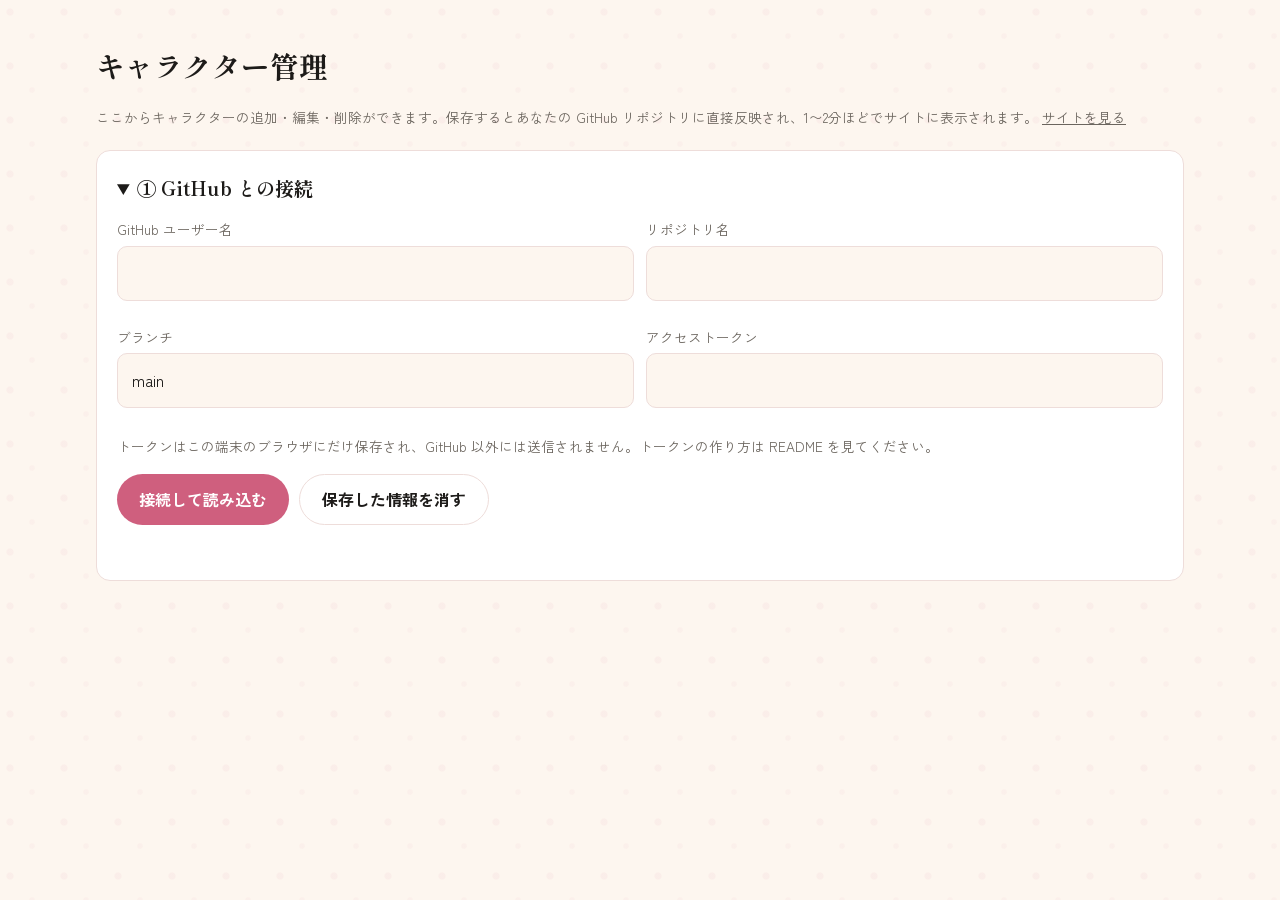
==== admin.html @ d9c69de1 "Update admin.html" ====
<!doctype html>
<html lang="ja">
<head>
<meta charset="utf-8">
<meta name="viewport" content="width=device-width, initial-scale=1">
<meta name="robots" content="noindex, nofollow">
<title>キャラクター管理</title>
<link rel="preconnect" href="https://fonts.googleapis.com">
<link rel="preconnect" href="https://fonts.gstatic.com" crossorigin>
<link href="https://fonts.googleapis.com/css2?family=Shippori+Mincho+B1:wght@500;700;800&family=Zen+Kaku+Gothic+New:wght@400;700&display=swap" rel="stylesheet">
<link rel="stylesheet" href="style.css?v=20261112v">
</head>
<body class="admin">
<div class="wrap">
  <h1>キャラクター管理</h1>
  <p class="note">ここからキャラクターの追加・編集・削除ができます。保存するとあなたの GitHub リポジトリに直接反映され、1〜2分ほどでサイトに表示されます。 <a href="index.html">サイトを見る</a></p>

  <section class="panel">
    <details id="conn">
      <summary>① GitHub との接続</summary>
      <div class="row">
        <div class="field"><label for="owner">GitHub ユーザー名</label><input type="text" id="owner" autocomplete="off"></div>
        <div class="field"><label for="repo">リポジトリ名</label><input type="text" id="repo" autocomplete="off"></div>
      </div>
      <div class="row">
        <div class="field"><label for="branch">ブランチ</label><input type="text" id="branch" value="main" autocomplete="off"></div>
        <div class="field"><label for="token">アクセストークン</label><input type="password" id="token" autocomplete="off"></div>
      </div>
      <p class="note">トークンはこの端末のブラウザにだけ保存され、GitHub 以外には送信されません。トークンの作り方は README を見てください。</p>
      <div class="actions"><button class="btn" id="connect" type="button">接続して読み込む</button><button class="btn ghost" id="forget" type="button">保存した情報を消す</button></div>
      <div class="status" id="conn-status" role="status"></div>
    </details>
  </section>

  <section class="panel" id="list-panel" hidden>
    <h2>② 登録済みのキャラクター</h2>
    <div class="field"><input type="search" id="list-q" placeholder="名前で探す" aria-label="キャラクターを名前で探す"></div>
    <p class="note">タップで編集できます。並び替えは、カードを長押ししてから動かしてください。終わったら「並び順を保存する」を押してください。</p>
    <div class="list" id="list"></div>
    <div class="actions"><button class="btn" id="order-save" type="button" hidden>並び順を保存する</button></div>
    <div class="status" id="order-status" role="status"></div>
  </section>

  <section class="panel" id="form-panel" hidden>
    <h2 id="form-title">③ キャラクターを追加</h2>
    <form id="form">
      <div class="field"><label for="f-name">名前(必須)</label><input type="text" id="f-name" required></div>
      <div class="row">
        <div class="field"><label for="f-age">年齢（任意・数字だけでもOK、自動で「歳」が付きます）</label><input type="text" id="f-age"></div>
        <div class="field"><label for="f-height">身長（任意・数字だけでもOK、自動で「cm」が付きます）</label><input type="text" id="f-height"></div>
      </div>
      <div class="field"><label for="f-cv">イメージCV</label><input type="text" id="f-cv" placeholder="声のイメージの声優さん名"></div>
      <div class="field"><label for="f-birthday">誕生日</label><input type="text" id="f-birthday" placeholder="例： 3月14日"></div>
      <div class="field"><label for="f-reading">読み仮名(名前の上にルビで表示されます)</label><input type="text" id="f-reading" placeholder="いぬい ゆうき"></div>
      <div class="field"><span class="lbl">受け・攻め（ボタンで選択。もう一度押すと未設定に戻ります）</span>
        <div class="chips" id="f-role" role="group" aria-label="受け・攻め">
          <button type="button" class="chip role-btn" data-role="攻め" aria-pressed="false">攻め</button>
          <button type="button" class="chip role-btn" data-role="受け" aria-pressed="false">受け</button>
          <button type="button" class="chip role-btn" data-role="リバ" aria-pressed="false">リバ</button>
        </div>
      </div>
      <div class="field"><label for="f-summary">ひとこと紹介</label><input type="text" id="f-summary"></div>
      <div class="field"><label for="f-notes">性格・設定など</label><textarea id="f-notes"></textarea></div>
      <div id="prompt-fields" hidden>
        <p class="note">プロンプト関連の項目は「代理」か「うちよそ」タグを付けたキャラクターだけに表示されます。</p>
        <div class="field"><label for="f-main-prompt">メインプロンプト</label><textarea id="f-main-prompt"></textarea></div>
        <div class="field"><label for="f-outfit-prompt">服装プロンプト</label><textarea id="f-outfit-prompt"></textarea></div>
        <div class="field"><label for="f-body-prompt">身体的特徴プロンプト</label><textarea id="f-body-prompt"></textarea><p class="note">公開ページではモザイクがかかり、タップすると内容が見える形で表示されます。</p></div>
      </div>
      <div class="field" id="intro-field" hidden><label for="f-intro">プロット紹介（「プロット」タグを付けたキャラクター用）</label><textarea id="f-intro" placeholder="プロット付きキャラクターの紹介文を書けます"></textarea></div>
      <div class="field plot-url-field" id="plot-url-field" hidden>
        <span class="lbl plot-url-title">プロットURL（公開ページの目立つ場所にボタンで表示されます）</span>
        <label for="f-plot-zeta">Zeta</label><input type="url" id="f-plot-zeta" inputmode="url" placeholder="https://…">
        <label for="f-plot-chacha">チャチャ</label><input type="url" id="f-plot-chacha" inputmode="url" placeholder="https://…">
        <label for="f-plot-moox">MooX</label><input type="url" id="f-plot-moox" inputmode="url" placeholder="https://…">
      </div>
      <div class="field"><label for="f-tags">タグ(カンマ区切り)</label><input type="text" id="f-tags" placeholder="メガネ, 無精ひげ">
        <div class="chips tag-suggest" id="tag-suggest" aria-label="よく使うタグ"></div>
        <p class="note">「プロット」を付けると、「プロット紹介」と「プロットURL」の入力欄が出てきます。</p>
      </div>
      <div class="field">
        <span class="lbl">いまの画像(チェックを外すと削除されます)</span>
        <div class="imgs" id="cur-imgs"></div>
      </div>
      <div class="field"><label for="f-files">画像を追加(複数可)</label><input type="file" id="f-files" accept="image/*" multiple></div>
      <div class="actions savebar">
        <button class="btn" type="submit" id="save">保存して公開</button>
        <button class="btn ghost" type="button" id="new-btn">新規追加に戻す</button>
      </div>
      <div class="status" id="status" role="status"></div>
    </form>
  </section>

  <section class="panel" id="plots-panel" hidden>
    <h2>④ 推しプロット紹介</h2>
    <p class="note">「推しプロット紹介」ページに表示される一覧です。サムネ画像をアップロードしない場合は、リンク先のスクリーンショットが自動で表示されます（サービスによってはログイン画面などが写って正しく表示されないことがあります。その場合は画像のアップロードがおすすめです）。 <a href="plots.html">ページを見る</a></p>
    <div id="plots-list"></div>
    <h3 id="plot-form-title">プロットを追加</h3>
    <form id="plot-form">
      <div class="field"><label for="p-title">タイトル（必須）</label><input type="text" id="p-title" required></div>
      <div class="field"><label for="p-url">リンクURL（必須）</label><input type="url" id="p-url" inputmode="url" placeholder="https://…" required></div>
      <div class="field"><label for="p-service">サービス</label>
        <select id="p-service">
          <option value="">自動（URLから判定）</option>
          <option value="Zeta">Zeta</option>
          <option value="チャチャ">チャチャ</option>
          <option value="MooX">MooX</option>
          <option value="その他">その他</option>
        </select>
      </div>
      <div class="field"><label for="p-comment">紹介文・ひとこと</label><textarea id="p-comment"></textarea></div>
      <div class="field">
        <span class="lbl">いまのサムネ画像（チェックを外すと削除されます）</span>
        <div class="imgs" id="p-cur-thumb"></div>
      </div>
      <div class="field"><label for="p-file">サムネ画像をアップロード（任意）</label><input type="file" id="p-file" accept="image/*"></div>
      <div class="actions savebar">
        <button class="btn" type="submit" id="p-save">保存して公開</button>
        <button class="btn ghost" type="button" id="p-new">新規追加に戻す</button>
      </div>
      <div class="status" id="p-status" role="status"></div>
    </form>
  </section>

  <section class="panel" id="site-panel" hidden>
    <details>
      <summary>サイトのタイトルと紹介文を変える</summary>
      <div class="field"><label for="s-title">タイトル</label><input type="text" id="s-title"></div>
      <div class="field"><label for="s-lead">紹介文</label><textarea id="s-lead"></textarea></div>
      <div class="actions"><button class="btn" id="s-save" type="button">保存</button></div>
      <div class="status" id="s-status" role="status"></div>
    </details>
  </section>
</div>
<script src="admin.js?v=20261112i"></script>
</body>
</html>
---- style.css ----
:root {
  --bg: #fdf6ef;
  --surface: #ffffff;
  --ink: #1d1b19;
  --muted: #6b655e;
  --line: #eeddda;
  --accent: #cf5f7e;
  --accent-ink: #ffffff;
  --gold: #a8894f;
  --shadow: 0 1px 2px rgba(30, 20, 10, .06), 0 8px 24px rgba(30, 20, 10, .08);
  --serif: "Shippori Mincho B1", "Hiragino Mincho ProN", "Yu Mincho", serif;
  --sans: "Zen Kaku Gothic New", "Hiragino Sans", "Yu Gothic", system-ui, sans-serif;
}
@media (prefers-color-scheme: dark) {
  :root:not([data-theme="light"]) {
    --bg: #1e1518;
    --surface: #2a1f24;
    --ink: #f1ece4;
    --muted: #a39b90;
    --line: #453239;
    --accent: #e79fb4;
    --accent-ink: #1a0d08;
    --shadow: 0 1px 2px rgba(0, 0, 0, .4), 0 8px 24px rgba(0, 0, 0, .35);
  }
}

* { box-sizing: border-box; }
html { -webkit-text-size-adjust: 100%; }
body {
  margin: 0;
  background-color: var(--bg);
  background-image:
    radial-gradient(circle at 10px 12px, rgba(207, 95, 126, .05) 3px, transparent 4.2px),
    radial-gradient(circle at 32px 36px, rgba(207, 95, 126, .038) 2.2px, transparent 3.4px);
  background-size: 54px 54px;
  color: var(--ink);
  font-family: var(--sans);
  line-height: 1.8;
}
a { color: inherit; }
img { display: block; max-width: 100%; }

.wrap { max-width: 1120px; margin: 0 auto; padding: 0 16px; }

/* header */
.hero {
  position: relative;
  overflow: hidden;
  padding: 72px 0 36px;
  text-align: center;
  background:
    radial-gradient(560px 260px at 50% -60px, color-mix(in srgb, var(--gold) 16%, transparent), transparent 70%),
    linear-gradient(180deg, color-mix(in srgb, var(--gold) 7%, transparent), transparent 78%);
}
.hero .kicker {
  margin: 0 0 14px;
  font-size: .72rem;
  letter-spacing: .42em;
  text-indent: .42em;
  color: var(--accent);
  font-weight: 700;
}
.hero .wrap { position: relative; z-index: 1; }
.yorkie { position: absolute; pointer-events: none; z-index: 0; height: auto; image-rendering: pixelated; filter: drop-shadow(0 4px 8px rgba(120, 70, 20, .18)); }
.yorkie-foot { image-rendering: pixelated; }
.y-left { left: max(10px, 4vw); bottom: 6px; width: 104px; animation: floaty 3.8s ease-in-out infinite; }
.y-right { right: max(10px, 4vw); top: 14px; width: 84px; animation: floaty 4.6s ease-in-out infinite reverse; }
.yorkie { shape-rendering: crispEdges; }
.paw-deco { position: absolute; pointer-events: none; z-index: 0; animation: twinkle 3s ease-in-out infinite; }
.pd1 { left: 16%; top: 22px; width: 22px; height: 22px; }
.pd2 { right: 17%; bottom: 26px; width: 18px; height: 18px; animation-delay: .7s; }
.pd3 { left: 24%; bottom: 14px; width: 16px; height: 16px; animation-delay: 1.3s; }
@keyframes floaty { 0%, 100% { transform: translateY(0) rotate(-2deg); } 50% { transform: translateY(-7px) rotate(2.5deg); } }
@keyframes twinkle { 0%, 100% { opacity: .3; transform: scale(.9) rotate(-8deg); } 50% { opacity: .85; transform: scale(1.1) rotate(7deg); } }
.foot-in { text-align: center; }
.pet { position: fixed; left: 0; bottom: 4px; z-index: 60; pointer-events: none; will-change: transform; }
.pet .flipwrap { display: block; }
.pet img { display: block; width: 100%; height: auto; image-rendering: pixelated; filter: drop-shadow(0 3px 5px rgba(120, 70, 20, .2)); }
.pet.walking img { animation: walk-bob .34s ease-in-out infinite alternate; transform-origin: bottom center; }
.pet.sleeping img { animation: pet-breathe 2.8s ease-in-out infinite; transform: rotate(-3deg); }
.pet.barking img { animation: pet-hop .32s ease-in-out 3; }
@keyframes walk-bob { from { transform: translateY(0) rotate(-2deg); } to { transform: translateY(-3.5px) rotate(2deg); } }
@keyframes pet-breathe { 0%, 100% { scale: 1; } 50% { scale: 1.05; } }
@keyframes pet-hop { 0%, 100% { transform: translateY(0); } 40% { transform: translateY(-5px); } }
.pet .bubble {
  position: absolute; left: 50%; bottom: 97%; transform: translateX(-50%);
  background: var(--surface); border: 1px solid var(--line); color: var(--accent);
  font-size: .72rem; font-weight: 700; line-height: 1.5; white-space: nowrap;
  padding: 1px 9px; border-radius: 999px; box-shadow: var(--shadow);
}
.poop-counter { position: fixed; right: 10px; bottom: 8px; z-index: 61; background: var(--surface); border: 1px solid var(--line); border-radius: 999px; padding: 4px 12px; font-size: .8rem; box-shadow: var(--shadow); }
.poop { position: fixed; bottom: 6px; width: 24px; z-index: 55; pointer-events: auto; cursor: pointer; animation: poop-pop .35s cubic-bezier(.22, 1.4, .36, 1); transition: opacity .8s ease, transform .8s ease; }
.poop svg { display: block; width: 100%; height: 24px; }
.poop.bye { opacity: 0; transform: translateY(4px) scale(.8); }
.poop.picked { opacity: 0; transform: scale(1.3); transition: all .18s ease; }
@keyframes poop-pop { from { transform: scale(.4); opacity: 0; } to { transform: scale(1); opacity: 1; } }
.yorkie-foot { display: block; width: 68px; margin: 0 auto 6px; animation: floaty 4.2s ease-in-out infinite; }
@media (max-width: 720px) {
  .y-left { width: 64px; } .y-right { width: 56px; }
  .pd1 { left: 6%; } .pd2 { right: 6%; } .pd3 { display: none; }
}
.hero h1 {
  font-family: var(--serif);
  font-weight: 800;
  font-size: clamp(2.9rem, 9vw, 4.6rem);
  letter-spacing: .1em;
  line-height: 1.2;
  white-space: nowrap;
  margin: 0 0 14px;
  background: linear-gradient(180deg, #b07f3f 10%, #7c4f21 55%, #9a6a2c 95%);
  -webkit-background-clip: text;
  background-clip: text;
  color: transparent;
  filter: drop-shadow(0 2px 0 rgba(255, 251, 240, .95)) drop-shadow(0 6px 12px rgba(124, 79, 33, .30));
}
.hero p { margin: 0 auto; color: var(--muted); max-width: 40em; }
.hero-rule { display: flex; justify-content: center; margin-top: 22px; }
.hero-rule span {
  display: block; width: 180px; height: 5px;
  border-top: 1px solid var(--gold);
  border-bottom: 1px solid var(--gold);
  opacity: .75;
}

.tabs {
  display: grid; grid-template-columns: repeat(4, 1fr); gap: 4px; width: 100%;
  background: var(--surface); border: 1px solid var(--line);
  border-radius: 999px; padding: 4px; margin: 4px 0 6px;
}
.tab {
  font: inherit; font-weight: 700; color: var(--muted); white-space: nowrap;
  background: transparent; border: none; border-radius: 999px;
  padding: 10px 2px; cursor: pointer; text-align: center;
  font-size: clamp(.78rem, 3.4vw, 1rem);
}
.tab[aria-selected="true"] { background: var(--ink); color: var(--bg); }
.toolbar {
  display: flex; gap: 12px; flex-wrap: wrap; align-items: center;
  padding: 12px 0 24px;
}
.toolbar input[type="search"] {
  flex: 1 1 220px; min-width: 0;
  font: inherit; color: inherit;
  padding: 10px 14px;
  background: var(--surface);
  border: 1px solid var(--line);
  border-radius: 999px;
}
.toolbar input:focus-visible, .chip:focus-visible, .card:focus-visible, button:focus-visible {
  outline: 2px solid var(--accent); outline-offset: 2px;
}
.chips { display: flex; gap: 8px; flex-wrap: wrap; }
.chip {
  font: inherit; font-size: .85rem; color: var(--muted);
  background: var(--surface); border: 1px solid var(--line);
  padding: 4px 12px; border-radius: 999px; cursor: pointer;
}
.chip[aria-pressed="true"] { background: var(--ink); color: var(--bg); border-color: var(--ink); }

/* grid */
.grid {
  display: grid; gap: 20px;
  grid-template-columns: repeat(4, minmax(0, 1fr));
  padding-bottom: 72px;
  align-content: start;
}
.card {
  all: unset; box-sizing: border-box; cursor: pointer;
  display: flex; flex-direction: column;
  background: var(--surface);
  border: 1px solid var(--line);
  border-radius: 18px; overflow: hidden;
  transition: transform .2s ease, box-shadow .2s ease;
}
.card:hover { transform: translateY(-4px) rotate(-.4deg); box-shadow: var(--shadow); }
.card .thumb { aspect-ratio: 3 / 4; overflow: hidden; background: var(--line); position: relative; }
.role {
  display: inline-block; font-family: var(--serif); font-weight: 800; letter-spacing: .12em;
  font-size: .95rem; line-height: 1; padding: 7px 12px 7px 14px; border-radius: 999px;
  color: #fff; box-shadow: 0 2px 8px rgba(0, 0, 0, .3);
}
.role.seme { background: #b5452f; }
.role.uke { background: #2f6fb5; }
.role.rev { background: #6b4fa0; }
.modal .role-line { margin-bottom: 12px; }
.modal .role-line .role { font-size: 1.12rem; padding: 10px 22px 10px 24px; box-shadow: 0 4px 14px rgba(0, 0, 0, .30); }
.card .marks { display: flex; flex-direction: column; align-items: flex-start; gap: 4px; margin: 6px 0 2px; }
.card .mark {
  font-size: .72rem; font-weight: 700; letter-spacing: .1em; line-height: 1;
  padding: 6px 10px; border-radius: 999px; color: #fff;
  box-shadow: 0 2px 8px rgba(0, 0, 0, .3);
}
.card .mark.plot { background: linear-gradient(135deg, #c9a227, #a8894f); }
.card .mark.proxy { background: #243447; }
.card.has-plot { border-color: var(--gold); box-shadow: 0 6px 20px rgba(168, 137, 79, .22); }
.card.has-proxy { border-color: #243447; }
.card .mark.uchiyoso { background: #2e8b72; }
.card.has-uchiyoso { border-color: #2e8b72; }
.card .thumb img { width: 100%; height: 100%; object-fit: cover; object-position: top center; transition: transform .45s ease; }
.card:hover .thumb img { transform: scale(1.045); }
.card .meta { padding: 12px 14px 16px; }
.card .name {
  font-family: var(--serif); font-weight: 700; font-size: 1.15rem; line-height: 1.4;
  white-space: nowrap; overflow: hidden; text-overflow: ellipsis;
}
.card .name:has(ruby) { line-height: 2.05; }
.card .name rt { font-family: var(--sans); font-size: .5em; font-weight: 400; letter-spacing: .06em; color: var(--muted); }
.modal h2:has(ruby) { line-height: 1.75; }
.modal h2 rt { font-family: var(--sans); font-size: .36em; font-weight: 700; letter-spacing: .12em; color: var(--accent); }
.card .sub { color: var(--muted); font-size: .85rem; margin-top: 2px; }
.empty { color: var(--muted); padding: 48px 0; text-align: center; grid-column: 1 / -1; }

/* modal */
dialog {
  border: none; padding: 0; background: var(--surface); color: var(--ink);
  width: min(960px, calc(100vw - 24px)); max-height: calc(100dvh - 24px);
  border-radius: 18px; box-shadow: var(--shadow); overflow: hidden;
}
dialog::backdrop { background: rgba(10, 8, 6, .6); }
dialog[open] { animation: nuru-in .34s cubic-bezier(.22, 1.2, .36, 1); transform-origin: center bottom; }
dialog[open]::backdrop { animation: backdrop-in .25s ease; }
@keyframes nuru-in {
  from { opacity: 0; transform: translateY(26px) scale(.965); }
  60% { opacity: 1; }
  to { opacity: 1; transform: translateY(0) scale(1); }
}
@keyframes backdrop-in { from { opacity: 0; } to { opacity: 1; } }
.card:active { transform: scale(.97); }
.modal { display: grid; grid-template-columns: minmax(0, 1fr) minmax(0, 1fr); max-height: calc(100dvh - 24px); }
.modal .gallery { background: var(--line); display: flex; flex-direction: column; min-height: 0; }
.modal .gallery .main { flex: 1; min-height: 0; display: grid; place-items: center; overflow: hidden; }
.modal .gallery .main img { width: 100%; height: 100%; max-height: calc(100dvh - 24px - 84px); object-fit: contain; }
.modal .thumbs { display: flex; gap: 8px; padding: 10px; justify-content: center; }
.modal .thumbs button {
  all: unset; cursor: pointer; width: 52px; height: 64px; border-radius: 8px; overflow: hidden;
  border: 2px solid transparent; opacity: .65;
}
.modal .thumbs button[aria-current="true"] { border-color: var(--accent); opacity: 1; }
.modal .thumbs img { width: 100%; height: 100%; object-fit: cover; object-position: top; }
.modal .info { padding: 32px 28px 28px; overflow: auto; }
.modal h2 { font-family: var(--serif); font-size: 1.9rem; margin: 0; line-height: 1.3; }
.modal .age { color: var(--accent); font-weight: 700; margin: 2px 0 14px; }
.modal .summary { font-family: var(--serif); font-size: 1.05rem; margin: 0 0 20px; }
.plot-links { border: 2px solid var(--gold); background: #fff8e6; border-radius: 14px; padding: 14px; margin: 0 0 20px; }
.plot-links-title { color: #8a6414; font-weight: 700; letter-spacing: .08em; margin-bottom: 10px; }
.plot-link-buttons { display: flex; flex-wrap: wrap; gap: 8px; }
.plot-link { color: #fff; text-decoration: none; font-weight: 700; padding: 10px 16px; border-radius: 999px; box-shadow: 0 3px 8px rgba(90, 60, 0, .18); }
.plot-link.zeta { background: #6c4bd8; }
.plot-link.chacha { background: #e56b8c; }
.plot-link.moox { background: #2f8f83; }
.modal dl { margin: 0; }
.modal dt { font-size: .75rem; letter-spacing: .14em; color: var(--muted); margin-top: 16px; }
.modal dd { margin: 2px 0 0; }
.modal .tags { display: flex; gap: 6px; flex-wrap: wrap; margin-top: 20px; }
.modal .tags span { font-size: .8rem; border: 1px solid var(--line); color: var(--muted); padding: 1px 10px; border-radius: 999px; }
.close {
  position: absolute; top: 10px; right: 10px; z-index: 2;
  width: 40px; height: 40px; border-radius: 50%; border: none; cursor: pointer;
  background: var(--surface); color: var(--ink); font-size: 1.3rem; line-height: 1;
  box-shadow: var(--shadow);
}

footer { border-top: 1px solid var(--line); padding: 24px 0 40px; color: var(--muted); font-size: .85rem; }

@media (max-width: 720px) {
  .hero { padding-top: 36px; }
  .grid { grid-template-columns: repeat(4, minmax(0, 1fr)); gap: 8px; }
  .card { border-radius: 12px; }
  .card .meta { padding: 7px 8px 9px; }
  .card .name { font-size: .78rem; }
  .card .sub { font-size: .66rem; white-space: nowrap; overflow: hidden; text-overflow: ellipsis; }
  .card .thumb .role { font-size: .66rem; padding: 4px 8px 4px 9px; top: 6px; left: 6px; }
  .card .marks { top: 6px; right: 6px; gap: 4px; }
  .card .mark { font-size: .6rem; padding: 4px 7px; }
  .modal { grid-template-columns: 1fr; overflow: auto; }
  .modal .gallery .main img { max-height: 60dvh; }
  .modal .info { padding: 20px 18px 28px; overflow: visible; }
  dialog { overflow: auto; }
}
@media (prefers-reduced-motion: reduce) {
  .card { transition: none; } .card:hover { transform: none; }
  dialog[open], dialog[open]::backdrop { animation: none; }
  .yorkie, .paw-deco, .yorkie-foot { animation: none; }
  .pet img, .poop { animation: none; }
}

/* admin */
.admin h1 { font-family: var(--serif); font-size: 1.8rem; margin: 40px 0 4px; }
.panel { background: var(--surface); border: 1px solid var(--line); border-radius: 14px; padding: 20px; margin: 20px 0; }
.panel h2 { font-family: var(--serif); font-size: 1.2rem; margin: 0 0 12px; }
.panel details > summary { cursor: pointer; font-family: var(--serif); font-size: 1.2rem; font-weight: 700; }
.field { display: grid; gap: 4px; margin: 12px 0; }
.field label, .field .lbl { font-size: .85rem; color: var(--muted); }
.field input[type="text"], .field input[type="password"], .field input[type="search"], .field input[type="url"], .field textarea {
  font: inherit; font-size: 16px; color: inherit; background: var(--bg);
  border: 1px solid var(--line); border-radius: 10px; padding: 12px 14px; width: 100%;
}
.field textarea { min-height: 84px; resize: vertical; }
.row { display: grid; grid-template-columns: 1fr 1fr; gap: 12px; }
@media (max-width: 560px) { .row { grid-template-columns: 1fr; } }
.btn {
  font: inherit; font-weight: 700; cursor: pointer;
  background: var(--accent); color: var(--accent-ink);
  border: none; border-radius: 999px; padding: 10px 22px; min-height: 46px;
}
.btn.ghost { background: transparent; color: var(--ink); border: 1px solid var(--line); }
.btn.danger { background: transparent; color: var(--accent); border: 1px solid var(--accent); }
.btn:disabled { opacity: .5; cursor: progress; }
.actions { display: flex; gap: 10px; flex-wrap: wrap; margin-top: 16px; }
.note { color: var(--muted); font-size: .85rem; }
.status { margin-top: 12px; min-height: 1.6em; font-size: .9rem; }
.status.err { color: var(--accent); font-weight: 700; }
.list { display: grid; gap: 8px; }
.list .item { display: flex; gap: 12px; align-items: center; padding: 8px; border: 1px solid var(--line); border-radius: 10px; }
.list .item img { width: 56px; height: 72px; object-fit: cover; object-position: top; border-radius: 8px; background: var(--line); }
.list .item .t { flex: 1; min-width: 0; }
.list .item .t small { color: var(--muted); display: block; }
.imgs { display: flex; gap: 10px; flex-wrap: wrap; margin-top: 6px; }
.imgs figure { margin: 0; width: 84px; text-align: center; font-size: .75rem; color: var(--muted); }
.imgs img { width: 84px; height: 108px; object-fit: cover; object-position: top; border-radius: 8px; background: var(--line); }
.check { display: flex; gap: 8px; align-items: flex-start; font-size: .9rem; }

/* admin usability */
.role-btn { font-size: 1rem; font-weight: 700; padding: 10px 26px; min-height: 46px; }
.role-btn[data-role="攻め"][aria-pressed="true"] { background: #b5452f; border-color: #b5452f; color: #fff; }
.role-btn[data-role="受け"][aria-pressed="true"] { background: #2f6fb5; border-color: #2f6fb5; color: #fff; }
.role-btn[data-role="リバ"][aria-pressed="true"] { background: #6b4fa0; border-color: #6b4fa0; color: #fff; }
.tag-suggest { margin-top: 8px; }
.tag-suggest-btn.plot { border: 1px solid var(--gold); color: var(--gold); font-weight: 700; }
.tag-suggest-btn.uchiyoso { border: 1px solid #2e8b72; color: #2e8b72; font-weight: 700; }
#intro-field { border-left: 3px solid var(--gold); padding-left: 12px; }
[hidden] { display: none !important; }
.plot-url-field { border: 2px solid var(--gold); background: #fffaf0; border-radius: 14px; padding: 14px; }
.plot-url-field .plot-url-title { color: #8a6414; font-size: 1rem; font-weight: 700; }
.plot-url-field label { margin-top: 6px; color: var(--ink); font-weight: 700; }
.tag-suggest .chip { padding: 7px 14px; min-height: 38px; }
.tag-suggest .chip[aria-pressed="true"] { background: var(--gold); border-color: var(--gold); color: #fff; }
.savebar {
  position: sticky; bottom: 0; z-index: 5;
  background: var(--surface);
  border-top: 1px solid var(--line);
  padding: 12px 0 4px; margin-top: 20px;
}
.savebar .btn[type="submit"] { flex: 1 1 auto; }
.list .item { padding: 10px; }
.list .item .btn { min-height: 42px; padding: 8px 16px; }

.modal .secret {
  filter: blur(7px); cursor: pointer; user-select: none; -webkit-user-select: none;
  transition: filter .25s ease;
}
.modal .secret.revealed { filter: none; user-select: text; -webkit-user-select: text; }
.modal .secret-hint { display: block; margin-top: 5px; font-size: .74rem; color: var(--muted); }

.modal .prompt-text { white-space: pre-wrap; overflow-wrap: anywhere; }
.modal .copy-btn {
  display: block; margin-top: 7px; font: inherit; font-size: .78rem; font-weight: 700;
  padding: 6px 16px; border-radius: 999px; border: 1px solid var(--line);
  background: var(--surface); color: var(--ink); cursor: pointer;
}
.modal .copy-btn:active { transform: scale(.96); }

.list { display: grid; grid-template-columns: repeat(4, 1fr); gap: 10px; }
.list .note { grid-column: 1 / -1; }
.acard {
  background: var(--surface); border: 1px solid var(--line); border-radius: 14px;
  overflow: hidden; text-align: center; cursor: pointer;
  touch-action: pan-y; user-select: none; -webkit-user-select: none; -webkit-touch-callout: none;
}
.acard img { width: 100%; aspect-ratio: 4 / 5; object-fit: cover; object-position: top; display: block; background: var(--line); }
.acard .aimg-empty { width: 100%; aspect-ratio: 4 / 5; background: var(--line); }
.acard .aname { font-weight: 700; font-size: .84rem; padding: 7px 4px 2px; white-space: nowrap; overflow: hidden; text-overflow: ellipsis; }
.acard .afoot { display: flex; gap: 6px; justify-content: center; padding: 5px 6px 10px; }
.acard .afoot .btn { min-height: 34px; padding: 5px 12px; font-size: .78rem; }
.acard.dragging {
  outline: 3px solid var(--accent); transform: scale(1.03);
  opacity: .94; box-shadow: 0 18px 40px rgba(31, 27, 23, .35);
}
.acard img { pointer-events: none; -webkit-user-drag: none; }
.acard-ph { border: 2px dashed var(--line); border-radius: 14px; background: rgba(31, 27, 23, .06); }

.pager {
  display: flex; align-items: center; justify-content: space-between; gap: 12px;
  max-width: 600px; margin: 28px auto 4px;
}
.pager[hidden] { display: none; }
.pager-btn {
  font: inherit; font-weight: 700; letter-spacing: .05em; cursor: pointer;
  padding: 13px 10px; border-radius: 999px; border: 1px solid var(--line);
  background: var(--ink); color: var(--bg);
  flex: 0 0 148px; text-align: center; white-space: nowrap;
}
#page-prev { background: var(--surface); color: var(--ink); }
.pager-btn:active { transform: scale(.97); }
.pager-info { font-weight: 700; color: var(--muted); white-space: nowrap; }
@keyframes pOutNext { to { transform: translateX(-72px); opacity: 0; } }
@keyframes pInNext { from { transform: translateX(72px); opacity: 0; } }
@keyframes pOutPrev { to { transform: translateX(72px); opacity: 0; } }
@keyframes pInPrev { from { transform: translateX(-72px); opacity: 0; } }
.page-out-next { animation: pOutNext .22s cubic-bezier(.5, 0, .75, 0) forwards; will-change: transform, opacity; }
.page-in-next { animation: pInNext .34s cubic-bezier(.22, .61, .21, 1); will-change: transform, opacity; }
.page-out-prev { animation: pOutPrev .22s cubic-bezier(.5, 0, .75, 0) forwards; will-change: transform, opacity; }
.page-in-prev { animation: pInPrev .34s cubic-bezier(.22, .61, .21, 1); will-change: transform, opacity; }
@media (prefers-reduced-motion: reduce) {
  .page-out-next, .page-in-next, .page-out-prev, .page-in-prev { animation: none; }
}

/* ===== Classical refinement（上品クラシカル） ===== */
:root { --gold-line: color-mix(in srgb, var(--gold) 42%, var(--line)); }

/* ヒーロー：内側に額縁のような二重の枠 */
.hero {
  box-shadow:
    inset 0 0 0 1px var(--gold-line),
    inset 0 0 0 9px var(--bg),
    inset 0 0 0 10px color-mix(in srgb, var(--gold) 30%, transparent);
}
/* キッカー：両側に金のライン */
.hero .kicker { display: flex; align-items: center; justify-content: center; gap: 16px; text-indent: 0; }
.hero .kicker::before, .hero .kicker::after {
  content: ""; height: 1px; width: min(76px, 16vw);
}
.hero .kicker::before { background: linear-gradient(90deg, transparent, var(--gold)); }
.hero .kicker::after { background: linear-gradient(90deg, var(--gold), transparent); }

.hero p { letter-spacing: .04em; }

/* タブ・チップ：金の差し色と深み */
.tabs { border-color: var(--gold-line); box-shadow: 0 2px 10px rgba(30, 20, 10, .05), inset 0 0 0 3px var(--bg); }
.tab[aria-selected="true"] {
  background: linear-gradient(180deg, #3b332a, var(--ink));
  box-shadow: inset 0 0 0 1px rgba(255, 255, 255, .10), 0 3px 8px rgba(30, 20, 10, .22);
}
.chip { border-color: var(--gold-line); }
.chip[aria-pressed="true"] { background: linear-gradient(180deg, #3b332a, var(--ink)); border-color: var(--ink); }
.toolbar input[type="search"] { border-color: var(--gold-line); box-shadow: inset 0 1px 4px rgba(30, 20, 10, .05); }

/* カード：金の縁取りと深い影、写真にマットの内枠 */
.card {
  border-color: var(--gold-line);
  box-shadow: 0 1px 2px rgba(30, 20, 10, .05), 0 12px 28px rgba(30, 20, 10, .08);
}
.card:hover { box-shadow: 0 2px 3px rgba(30, 20, 10, .06), 0 18px 38px rgba(124, 79, 33, .18); }
.card .thumb::after {
  content: ""; position: absolute; inset: 0; pointer-events: none;
  box-shadow: inset 0 0 0 1px rgba(255, 255, 255, .30), inset 0 0 0 5px rgba(29, 27, 25, .05);
}
.card .meta {
  border-top: 1px solid var(--gold-line);
  background: color-mix(in srgb, var(--gold) 5%, var(--surface));
}
.card .name { letter-spacing: .03em; }

/* 詳細モーダル：外枠と内枠の額縁 */
dialog {
  border: 1px solid var(--gold-line);
  border-radius: 12px;
  box-shadow: 0 30px 70px rgba(20, 12, 4, .38), 0 4px 18px rgba(20, 12, 4, .22);
}
.modal { position: relative; }
.modal::after {
  content: ""; position: absolute; inset: 7px; z-index: 4; pointer-events: none;
  border: 1px solid color-mix(in srgb, var(--gold) 38%, transparent);
  border-radius: 6px;
}
/* ギャラリー：マット（余白）＋額縁 */
.modal .gallery {
  background: linear-gradient(180deg, color-mix(in srgb, var(--gold) 16%, var(--line)), var(--line));
  padding: 16px;
}
.modal .gallery .main {
  background: color-mix(in srgb, var(--gold) 8%, var(--surface));
  border: 1px solid color-mix(in srgb, var(--gold) 55%, transparent);
  box-shadow: 0 12px 30px rgba(30, 20, 10, .22), inset 0 0 0 4px color-mix(in srgb, var(--gold) 10%, var(--surface));
}
.modal .thumbs { padding: 12px 2px 2px; }
.modal .thumbs button { border-radius: 4px; box-shadow: 0 2px 6px rgba(30, 20, 10, .18); }

/* 情報側：見出しの飾り線、引用風サマリー、仕様書風の罫 */
.modal h2 { padding-bottom: 12px; }
.modal h2::after {
  content: ""; display: block; width: 68px; height: 3px; margin-top: 10px; border-radius: 2px;
  background: linear-gradient(90deg, var(--gold), color-mix(in srgb, var(--gold) 15%, transparent));
}
.modal .age { letter-spacing: .1em; }
.modal .summary {
  border-left: 3px solid color-mix(in srgb, var(--gold) 70%, transparent);
  padding: 4px 0 4px 14px;
  background: linear-gradient(90deg, color-mix(in srgb, var(--gold) 8%, transparent), transparent 72%);
}
.modal dt { color: color-mix(in srgb, var(--gold) 78%, var(--ink)); font-weight: 700; }
.modal dd { border-bottom: 1px dotted var(--gold-line); padding-bottom: 10px; }
.modal .prompt-text {
  background: color-mix(in srgb, var(--gold) 6%, var(--bg));
  border: 1px solid var(--gold-line); border-radius: 8px;
  padding: 10px 12px; font-size: .94rem;
}
.modal .copy-btn { border-color: var(--gold-line); }
.modal .copy-btn:hover { border-color: var(--gold); }
.modal .tags span {
  border-color: var(--gold-line); color: color-mix(in srgb, var(--gold) 72%, var(--ink));
  background: color-mix(in srgb, var(--gold) 6%, var(--surface)); letter-spacing: .05em;
}
.plot-links { box-shadow: inset 0 0 0 3px #fffdf4, inset 0 0 0 4px color-mix(in srgb, var(--gold) 35%, transparent), 0 6px 16px rgba(90, 60, 0, .10); }
.close { border: 1px solid var(--gold-line); }

/* フッター：二重線 */
footer { border-top: 3px double var(--gold-line); }

/* ページャーボタン：影で浮かせる */
.pager-btn { box-shadow: 0 5px 14px rgba(30, 20, 10, .16); }
#page-prev { border-color: var(--gold-line); }

@media (max-width: 720px) {
  .modal .gallery { padding: 10px; }
  .modal::after { inset: 5px; }
}

/* ===== Loading screen ===== */
.loader {
  position: fixed; inset: 0; z-index: 200;
  background: var(--bg);
  display: flex; flex-direction: column; align-items: center; justify-content: center; gap: 18px;
  transition: opacity .45s ease;
}
.loader.done { opacity: 0; pointer-events: none; }
.loader-img {
  width: min(400px, 84vw); height: auto;
  border-radius: 14px; border: 1px solid var(--gold-line);
  box-shadow: 0 16px 40px rgba(30, 20, 10, .16);
  background: #f7efe3;
  animation: loader-bob .38s ease-in-out infinite alternate;
}
@keyframes loader-bob {
  from { transform: translateY(0) rotate(-1deg); }
  to { transform: translateY(-7px) rotate(1.2deg); }
}
.loader-text {
  margin: 0; font-family: var(--serif); font-weight: 700; font-size: .95rem;
  letter-spacing: .34em; text-indent: .34em;
  color: color-mix(in srgb, var(--gold) 80%, var(--ink));
  animation: loader-pulse 1.6s ease-in-out infinite;
}
@keyframes loader-pulse { 0%, 100% { opacity: .45; } 50% { opacity: 1; } }
@media (prefers-reduced-motion: reduce) {
  .loader { transition: none; }
  .loader-text { animation: none; }
  .loader-img { animation: none; }
}

/* ===== Loading progress bar ===== */
.loader-progress {
  position: relative;
  width: min(300px, 74vw);
  margin-top: 34px;
}
.loader-runner {
  position: absolute;
  left: 0%;
  bottom: calc(100% + 1px);
  width: 74px; height: auto;
  transform: translateX(-50%);
  filter: drop-shadow(0 3px 3px rgba(30, 20, 10, .22));
  animation: runner-bob .3s ease-in-out infinite alternate;
  z-index: 1;
}
@keyframes runner-bob {
  from { transform: translateX(-50%) translateY(0) rotate(-2deg); }
  to { transform: translateX(-50%) translateY(-4px) rotate(2deg); }
}
.loader-bar {
  height: 8px;
  border-radius: 99px;
  background: color-mix(in srgb, var(--gold) 22%, var(--bg));
  border: 1px solid var(--gold-line);
  overflow: hidden;
}
.loader-bar-fill {
  height: 100%;
  width: 0%;
  border-radius: 99px;
  background: linear-gradient(90deg, var(--gold), #8a6a2f);
  transition: width .18s ease;
}
.loader-pct {
  letter-spacing: .08em;
  font-variant-numeric: tabular-nums;
}
@media (prefers-reduced-motion: reduce) {
  .loader-runner { animation: none; }
  .loader-bar-fill { transition: none; }
}

/* ===== 推しプロット紹介ページ ===== */
.hero-sub { padding: 40px 0 26px; }
.back-line { margin: 0 0 10px; text-align: left; }
.back-link { color: var(--gold); font-weight: 700; font-size: .9rem; text-decoration: none; }
.back-link:hover { text-decoration: underline; }
.hero-nav { margin: 20px 0 0; }
.plots-link {
  display: inline-block;
  padding: 10px 26px;
  border: 1.5px solid var(--gold);
  border-radius: 999px;
  color: color-mix(in srgb, var(--gold) 82%, var(--ink));
  background: color-mix(in srgb, var(--gold) 8%, transparent);
  font-family: var(--serif);
  font-weight: 700;
  letter-spacing: .12em;
  text-decoration: none;
  transition: background .2s ease, color .2s ease;
}
.plots-link:hover { background: var(--gold); color: #fff; }
.plot-grid {
  display: grid;
  grid-template-columns: repeat(auto-fill, minmax(min(100%, 250px), 1fr));
  gap: 18px;
  padding: 26px 0 10px;
}
.plot-card {
  display: block;
  background: var(--surface);
  border: 1px solid var(--gold-line, var(--line));
  border-radius: 14px;
  overflow: hidden;
  box-shadow: var(--shadow);
  text-decoration: none;
  transition: transform .18s ease, box-shadow .18s ease;
}
.plot-card:hover { transform: translateY(-3px); }
.plot-thumb {
  position: relative;
  aspect-ratio: 16 / 9;
  background: linear-gradient(135deg, color-mix(in srgb, var(--gold) 26%, var(--bg)), color-mix(in srgb, var(--accent) 20%, var(--bg)));
  overflow: hidden;
}
.plot-thumb-fallback {
  position: absolute; inset: 0;
  display: flex; align-items: center; justify-content: center;
  font-family: var(--serif); font-weight: 800; font-size: 1.5rem; letter-spacing: .14em;
  color: color-mix(in srgb, var(--gold) 75%, var(--ink));
}
.plot-thumb img {
  position: absolute; inset: 0;
  width: 100%; height: 100%;
  object-fit: cover;
}
.plot-badge {
  position: absolute; left: 10px; bottom: 10px;
  padding: 3px 12px;
  border-radius: 999px;
  color: #fff; font-size: .78rem; font-weight: 700; letter-spacing: .06em;
  box-shadow: 0 2px 6px rgba(30, 20, 10, .25);
}
.plot-badge.zeta { background: #6c4bd8; }
.plot-badge.chacha { background: #e56b8c; }
.plot-badge.moox { background: #2f8f83; }
.plot-badge.other { background: #8a7a5c; }
.plot-meta { padding: 14px 16px 16px; }
.plot-meta h3 {
  margin: 0 0 6px;
  font-family: var(--serif); font-size: 1.06rem; line-height: 1.5;
}
.plot-comment { margin: 0 0 10px; color: var(--muted); font-size: .9rem; line-height: 1.7; }
.plot-open { color: var(--gold); font-weight: 700; font-size: .88rem; letter-spacing: .06em; }

/* 管理画面：推しプロット一覧 */
.prow {
  display: flex; align-items: center; gap: 12px;
  padding: 10px 0;
  border-bottom: 1px dotted var(--line);
}
.prow img { width: 76px; height: 50px; object-fit: cover; border-radius: 8px; flex: none; }
.pthumb-empty {
  width: 76px; height: 50px; flex: none;
  display: flex; align-items: center; justify-content: center;
  border: 1px dashed var(--line); border-radius: 8px;
  color: var(--muted); font-size: .78rem;
}
.prow .ptitle { flex: 1; font-weight: 700; line-height: 1.5; }
.field select {
  width: 100%;
  font: inherit; font-size: 16px;
  padding: 10px;
  border: 1px solid var(--line); border-radius: 10px;
  background: var(--surface); color: var(--ink);
}

/* ===== ドット文字（タイトル・見出し） ===== */
:root { --dot: "DotGothic16", "Zen Kaku Gothic New", sans-serif; }
.hero h1,
.modal h2,
.card .name,
.plot-meta h3 {
  font-family: var(--dot);
  font-weight: 400;
  letter-spacing: .04em;
}

/* ===== キャラ詳細：プロットリンクのサムネ＋タイトル ===== */
.plot-rich { display: flex; flex-direction: column; gap: 10px; }
.plot-rich-card {
  display: flex; gap: 12px; align-items: center;
  padding: 8px;
  background: var(--surface);
  border: 1px solid var(--line);
  border-radius: 12px;
  text-decoration: none;
  transition: transform .15s ease, box-shadow .15s ease;
}
.plot-rich-card:hover { transform: translateY(-2px); box-shadow: var(--shadow); }
.plot-rich-thumb {
  position: relative; flex: none;
  width: 118px; aspect-ratio: 16 / 9;
  border-radius: 8px; overflow: hidden;
  background: linear-gradient(135deg, color-mix(in srgb, var(--gold) 26%, var(--bg)), color-mix(in srgb, var(--accent) 20%, var(--bg)));
}
.plot-rich-thumb img { position: absolute; inset: 0; width: 100%; height: 100%; object-fit: cover; }
.plot-rich-thumb .plot-thumb-fallback { font-size: 1rem; }
.plot-rich-meta { min-width: 0; }
.plot-rich-title {
  font-weight: 700; line-height: 1.55;
  display: -webkit-box; -webkit-line-clamp: 2; -webkit-box-orient: vertical; overflow: hidden;
}
.plot-rich-svc { font-size: .8rem; font-weight: 700; margin-top: 2px; }
.plot-rich-card.zeta .plot-rich-svc { color: #6c4bd8; }
.plot-rich-card.chacha .plot-rich-svc { color: #e56b8c; }
.plot-rich-card.moox .plot-rich-svc { color: #2f8f83; }

/* ===== タイトル調整：太字ドット・ページ間位置揃え ===== */
.hero h1 { font-weight: 700; }
.hero-sub { padding: 68px 20px 46px; }
.hero-sub .hero-nav { position: absolute; top: 14px; left: 18px; margin: 0; z-index: 3; }
.hero-sub h1 { max-width: 100%; }
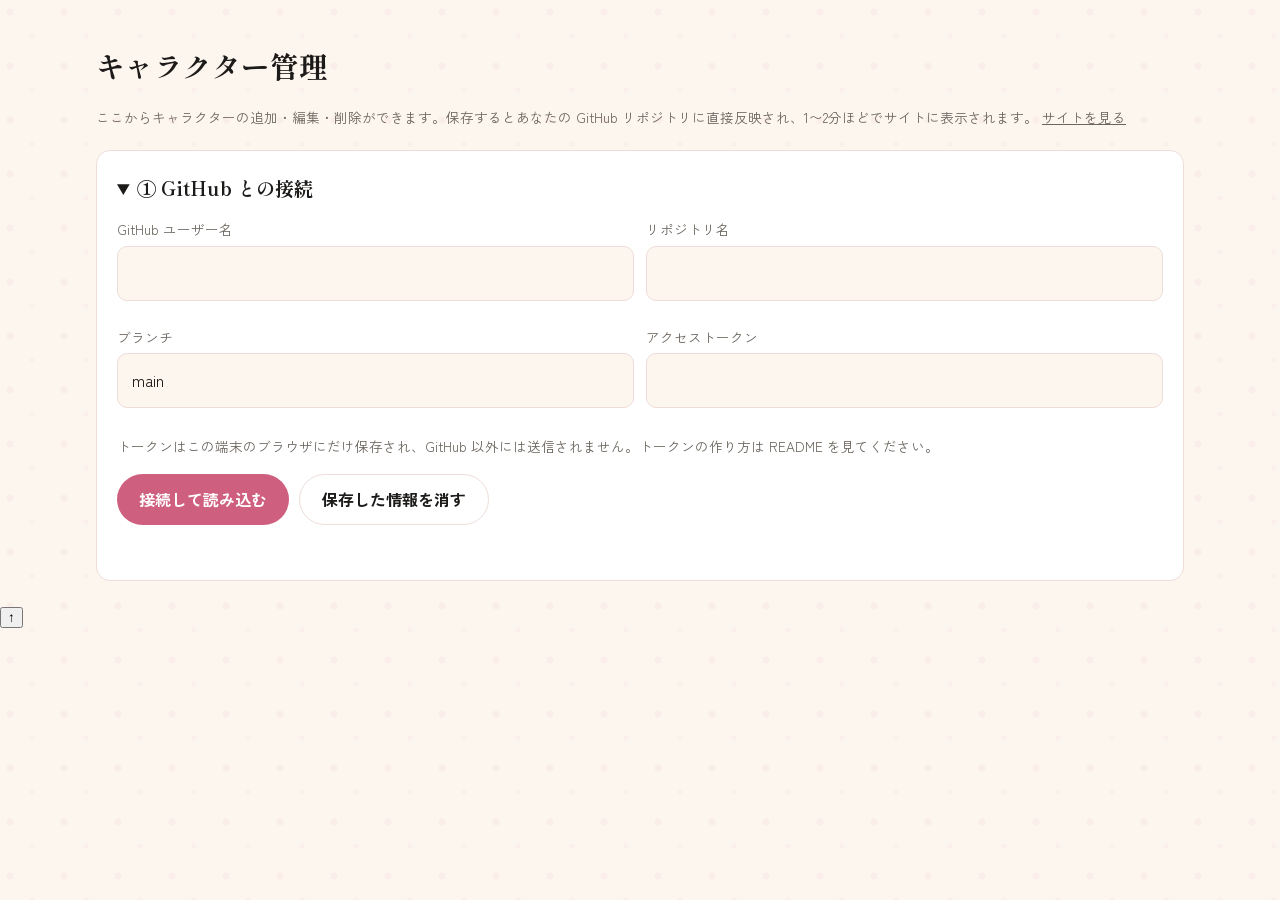
==== commit b6838450: "Update admin.html" ====
--- a/admin.html
+++ b/admin.html
@@ -8,7 +8,7 @@
 <link rel="preconnect" href="https://fonts.googleapis.com">
 <link rel="preconnect" href="https://fonts.gstatic.com" crossorigin>
 <link href="https://fonts.googleapis.com/css2?family=Shippori+Mincho+B1:wght@500;700;800&family=Zen+Kaku+Gothic+New:wght@400;700&display=swap" rel="stylesheet">
-<link rel="stylesheet" href="style.css?v=20261112v">
+<link rel="stylesheet" href="style.css?v=20261112z3">
 </head>
 <body class="admin">
 <div class="wrap">
@@ -35,7 +35,13 @@
   <section class="panel" id="list-panel" hidden>
     <h2>② 登録済みのキャラクター</h2>
     <div class="field"><input type="search" id="list-q" placeholder="名前で探す" aria-label="キャラクターを名前で探す"></div>
-    <p class="note">タップで編集できます。並び替えは、カードを長押ししてから動かしてください。終わったら「並び順を保存する」を押してください。</p>
+    <div class="group-filter" role="group" aria-label="表示するグループ">
+      <button class="gbtn" type="button" data-group="all" aria-pressed="true">すべて</button>
+      <button class="gbtn" type="button" data-group="index" aria-pressed="false">図鑑のキャラ</button>
+      <button class="gbtn" type="button" data-group="mine" aria-pressed="false">自プロットのキャラ</button>
+    </div>
+    <p class="note">タップで編集できます。並び替えは、カードを長押ししてから動かしてください（グループ表示中は、そのグループの中だけで並び替わります）。終わったら「並び順を保存する」を押してください。</p>
+    <p class="jump-nav">ページ内を移動: <button class="btn ghost" type="button" data-jump="#form-panel">キャラ編集</button> <button class="btn ghost" type="button" data-jump="#plots-panel">推しプロット紹介</button> <button class="btn ghost" type="button" data-jump="#site-panel">サイト設定</button></p>
     <div class="list" id="list"></div>
     <div class="actions"><button class="btn" id="order-save" type="button" hidden>並び順を保存する</button></div>
     <div class="status" id="order-status" role="status"></div>
@@ -61,18 +67,24 @@
       </div>
       <div class="field"><label for="f-summary">ひとこと紹介</label><input type="text" id="f-summary"></div>
       <div class="field"><label for="f-notes">性格・設定など</label><textarea id="f-notes"></textarea></div>
+      <div class="field" id="intro-field" hidden><label for="f-intro">プロット紹介（「プロット」タグを付けたキャラクター用）</label><textarea id="f-intro" placeholder="プロット付きキャラクターの紹介文を書けます"></textarea></div>
+      <div class="field plot-url-field" id="plot-url-field" hidden>
+        <span class="lbl plot-url-title">プロットURLとタイトル（公開ページにサムネ付きで表示されます。タイトルは手打ち優先で、空なら自動表示です）</span>
+        <label for="f-plot-zeta">Zeta URL</label><input type="url" id="f-plot-zeta" inputmode="url" placeholder="https://…">
+        <label for="f-ptitle-zeta">Zeta タイトル（手打ち）</label><input type="text" id="f-ptitle-zeta" placeholder="例：○○のプロット">
+        <label for="f-plot-chacha">チャチャ URL</label><input type="url" id="f-plot-chacha" inputmode="url" placeholder="https://…">
+        <label for="f-ptitle-chacha">チャチャ タイトル（手打ち）</label><input type="text" id="f-ptitle-chacha" placeholder="例：○○のプロット">
+        <label for="f-plot-moox">MooX URL</label><input type="url" id="f-plot-moox" inputmode="url" placeholder="https://…">
+        <label for="f-ptitle-moox">MooX タイトル（手打ち）</label><input type="text" id="f-ptitle-moox" placeholder="例：○○のプロット">
+      </div>
+      <div class="field" id="index-flag-field" hidden>
+        <label class="checkline"><input type="checkbox" id="f-show-index"> キャラクター図鑑にも表示する（通常、プロットタグのみのキャラは図鑑に出ず、プロット紹介ページの「自プロット」に表示されます）</label>
+      </div>
       <div id="prompt-fields" hidden>
         <p class="note">プロンプト関連の項目は「代理」か「うちよそ」タグを付けたキャラクターだけに表示されます。</p>
         <div class="field"><label for="f-main-prompt">メインプロンプト</label><textarea id="f-main-prompt"></textarea></div>
         <div class="field"><label for="f-outfit-prompt">服装プロンプト</label><textarea id="f-outfit-prompt"></textarea></div>
         <div class="field"><label for="f-body-prompt">身体的特徴プロンプト</label><textarea id="f-body-prompt"></textarea><p class="note">公開ページではモザイクがかかり、タップすると内容が見える形で表示されます。</p></div>
-      </div>
-      <div class="field" id="intro-field" hidden><label for="f-intro">プロット紹介（「プロット」タグを付けたキャラクター用）</label><textarea id="f-intro" placeholder="プロット付きキャラクターの紹介文を書けます"></textarea></div>
-      <div class="field plot-url-field" id="plot-url-field" hidden>
-        <span class="lbl plot-url-title">プロットURL（公開ページの目立つ場所にボタンで表示されます）</span>
-        <label for="f-plot-zeta">Zeta</label><input type="url" id="f-plot-zeta" inputmode="url" placeholder="https://…">
-        <label for="f-plot-chacha">チャチャ</label><input type="url" id="f-plot-chacha" inputmode="url" placeholder="https://…">
-        <label for="f-plot-moox">MooX</label><input type="url" id="f-plot-moox" inputmode="url" placeholder="https://…">
       </div>
       <div class="field"><label for="f-tags">タグ(カンマ区切り)</label><input type="text" id="f-tags" placeholder="メガネ, 無精ひげ">
         <div class="chips tag-suggest" id="tag-suggest" aria-label="よく使うタグ"></div>
@@ -98,7 +110,10 @@
     <h3 id="plot-form-title">プロットを追加</h3>
     <form id="plot-form">
       <div class="field"><label for="p-title">タイトル（必須）</label><input type="text" id="p-title" required></div>
+      <div class="field"><label for="p-author">作者名（作者ID）</label><input type="text" id="p-author" placeholder="例：@xxxx（手打ち・任意）"></div>
       <div class="field"><label for="p-url">リンクURL（必須）</label><input type="url" id="p-url" inputmode="url" placeholder="https://…" required></div>
+      <div class="field"><label for="p-comment">紹介文・ひとこと</label><textarea id="p-comment"></textarea></div>
+      <details class="fold"><summary>詳細設定（サービス・サムネ画像）</summary>
       <div class="field"><label for="p-service">サービス</label>
         <select id="p-service">
           <option value="">自動（URLから判定）</option>
@@ -108,12 +123,12 @@
           <option value="その他">その他</option>
         </select>
       </div>
-      <div class="field"><label for="p-comment">紹介文・ひとこと</label><textarea id="p-comment"></textarea></div>
       <div class="field">
         <span class="lbl">いまのサムネ画像（チェックを外すと削除されます）</span>
         <div class="imgs" id="p-cur-thumb"></div>
       </div>
       <div class="field"><label for="p-file">サムネ画像をアップロード（任意）</label><input type="file" id="p-file" accept="image/*"></div>
+      </details>
       <div class="actions savebar">
         <button class="btn" type="submit" id="p-save">保存して公開</button>
         <button class="btn ghost" type="button" id="p-new">新規追加に戻す</button>
@@ -132,6 +147,7 @@
     </details>
   </section>
 </div>
-<script src="admin.js?v=20261112i"></script>
+<script src="admin.js?v=20261112n"></script>
+<button id="to-top" type="button" aria-label="一番上に戻る">↑</button>
 </body>
 </html>
--- a/style.css
+++ b/style.css
@@ -732,3 +732,91 @@
 .hero-sub { padding: 68px 20px 46px; }
 .hero-sub .hero-nav { position: absolute; top: 14px; left: 18px; margin: 0; z-index: 3; }
 .hero-sub h1 { max-width: 100%; }
+
+/* ===== タイトル見栄え修正＋プロットページのタブ・自プロット ===== */
+.hero .y-right { top: auto; bottom: 12px; }
+.hero-sub .back-line { position: absolute; top: 14px; left: 18px; margin: 0; z-index: 3; }
+.plot-tabs {
+  display: grid; grid-template-columns: 1fr 1fr; gap: 4px;
+  background: var(--surface); border: 1px solid var(--gold-line);
+  border-radius: 999px; padding: 4px; margin: 20px 0 18px;
+  box-shadow: 0 2px 10px rgba(30, 20, 10, .05), inset 0 0 0 3px var(--bg);
+}
+.ptab {
+  appearance: none; border: 0; background: transparent; border-radius: 999px;
+  padding: 12px 8px; font: inherit; font-family: var(--serif); font-weight: 700;
+  font-size: 1.02rem; color: var(--ink); cursor: pointer;
+}
+.ptab[aria-selected="true"] {
+  background: linear-gradient(180deg, #3b332a, var(--ink)); color: var(--bg);
+  box-shadow: inset 0 0 0 1px rgba(255, 255, 255, .10), 0 3px 8px rgba(30, 20, 10, .22);
+}
+.own-grid { display: grid; grid-template-columns: repeat(auto-fill, minmax(250px, 1fr)); gap: 18px; }
+.own-card {
+  background: var(--surface); border: 1px solid var(--gold-line);
+  border-radius: var(--radius); overflow: hidden; box-shadow: var(--shadow);
+  display: flex; flex-direction: column;
+}
+.own-thumb { aspect-ratio: 4 / 3; background: color-mix(in srgb, var(--gold) 14%, var(--bg)); }
+.own-thumb img { width: 100%; height: 100%; object-fit: cover; display: block; }
+.own-body { padding: 14px 16px 16px; display: flex; flex-direction: column; gap: 10px; }
+.own-name { font-family: var(--dot); font-size: 1.3rem; line-height: 1.35; }
+.own-intro { font-size: .92rem; line-height: 1.7; white-space: pre-wrap; margin: 0; }
+.own-links { display: flex; flex-direction: column; gap: 8px; }
+.own-nolink { font-size: .85rem; opacity: .75; margin: 0; }
+
+/* ===== 最終微調整：戻るリンク重なり解消・自プロット画像の見切れ対策 ===== */
+.hero-sub { padding: 34px 20px 46px; }
+.hero-sub .back-line { position: static; margin: 0 0 10px; }
+.own-thumb { aspect-ratio: 3 / 4; }
+.own-thumb img { object-position: top; }
+
+/* ===== 管理画面：グループ絞り込み・ページ内ジャンプ ===== */
+.group-filter { display: flex; gap: 8px; flex-wrap: wrap; margin: 4px 0 10px; }
+.gbtn {
+  appearance: none; border: 1px solid var(--gold-line); background: var(--surface);
+  color: var(--ink); border-radius: 999px; padding: 9px 14px;
+  font: inherit; font-weight: 700; font-size: .92rem; cursor: pointer;
+}
+.gbtn[aria-pressed="true"] { background: linear-gradient(180deg, #3b332a, var(--ink)); color: var(--bg); }
+.jump-nav { display: flex; gap: 8px; align-items: center; flex-wrap: wrap; font-size: .9rem; margin: 0 0 12px; }
+
+/* ===== 展示風カード（プロット紹介ページ共通） ===== */
+.exhibit-grid { gap: 22px; }
+.exhibit-card {
+  display: block;
+  background: var(--surface);
+  border: 1px solid var(--gold-line);
+  border-radius: 8px;
+  padding: 10px;
+  box-shadow: var(--shadow);
+  text-decoration: none;
+  color: inherit;
+  transition: transform .15s ease, box-shadow .15s ease;
+}
+a.exhibit-card:hover { transform: translateY(-3px); }
+.exhibit-frame {
+  position: relative;
+  background: color-mix(in srgb, var(--bg) 82%, #ffffff);
+  border: 1px solid var(--gold-line);
+  padding: 8px;
+}
+.exhibit-no {
+  position: absolute; top: -9px; left: 8px; z-index: 2;
+  background: var(--ink); color: var(--bg);
+  font-family: var(--serif); font-size: .7rem; font-weight: 700;
+  letter-spacing: .14em; padding: 3px 8px; border-radius: 3px;
+}
+.exhibit-img {
+  position: relative; overflow: hidden;
+  background: linear-gradient(135deg, color-mix(in srgb, var(--gold) 26%, var(--bg)), color-mix(in srgb, var(--accent) 20%, var(--bg)));
+}
+.exhibit-img.wide { aspect-ratio: 16 / 9; }
+.exhibit-img.tall { aspect-ratio: 3 / 4; }
+.exhibit-img img { position: absolute; inset: 0; width: 100%; height: 100%; object-fit: cover; }
+.exhibit-img.tall img { object-position: top; }
+.exhibit-caption { padding: 12px 4px 6px; }
+.exhibit-title { font-family: var(--dot); font-size: 1.18rem; line-height: 1.45; margin: 0 0 4px; }
+.exhibit-meta { font-size: .84rem; font-weight: 700; color: #8a6d3b; margin: 0 0 6px; }
+.exhibit-desc { font-size: .9rem; line-height: 1.7; margin: 0 0 8px; white-space: pre-wrap; }
+.exhibit-open { font-size: .88rem; font-weight: 700; color: var(--gold); }
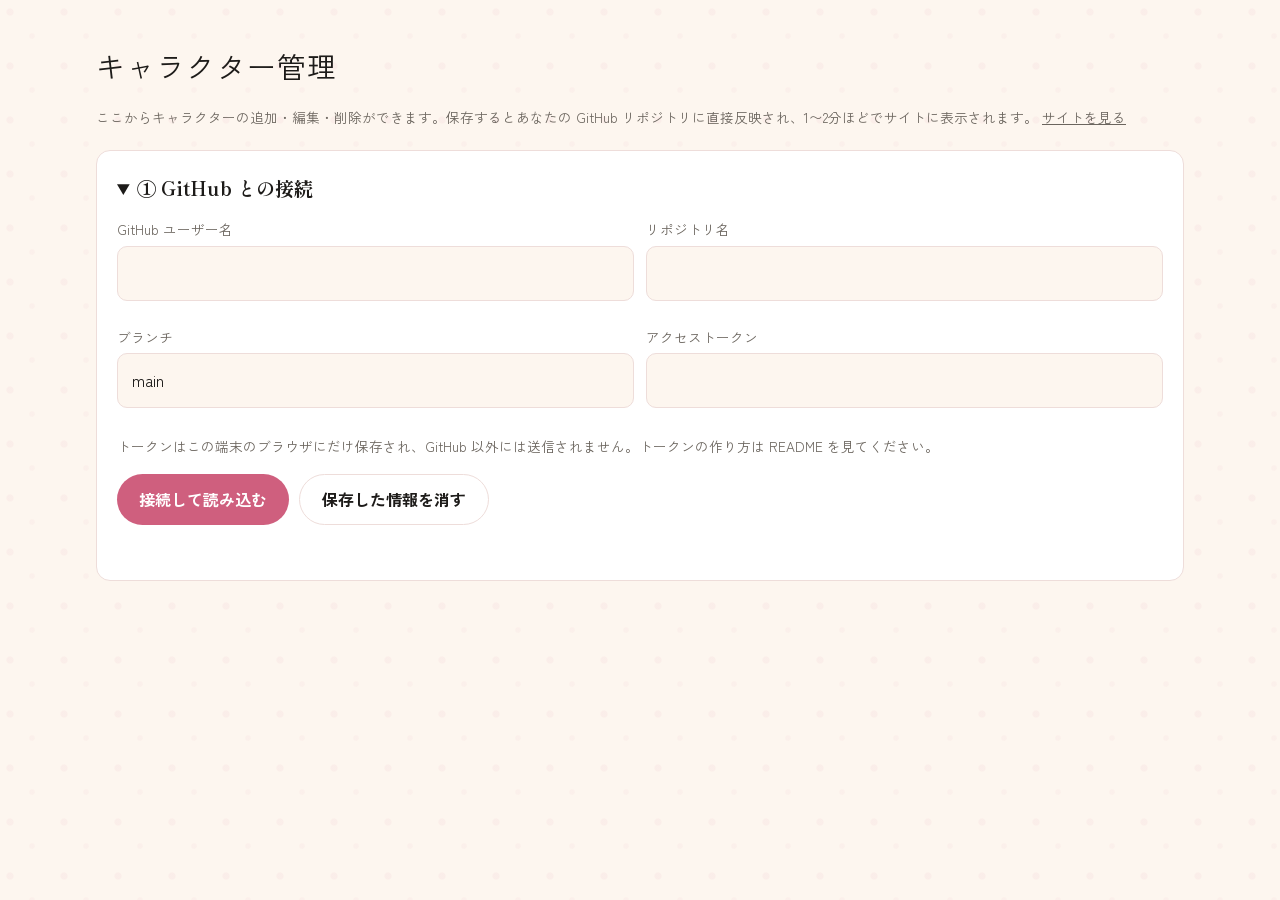
==== commit ddfe2fe2: "Update admin.html" ====
--- a/admin.html
+++ b/admin.html
@@ -8,7 +8,7 @@
 <link rel="preconnect" href="https://fonts.googleapis.com">
 <link rel="preconnect" href="https://fonts.gstatic.com" crossorigin>
 <link href="https://fonts.googleapis.com/css2?family=Shippori+Mincho+B1:wght@500;700;800&family=Zen+Kaku+Gothic+New:wght@400;700&display=swap" rel="stylesheet">
-<link rel="stylesheet" href="style.css?v=20261112z3">
+<link rel="stylesheet" href="style.css?v=20261112z4">
 </head>
 <body class="admin">
 <div class="wrap">
--- a/style.css
+++ b/style.css
@@ -811,12 +811,60 @@
   position: relative; overflow: hidden;
   background: linear-gradient(135deg, color-mix(in srgb, var(--gold) 26%, var(--bg)), color-mix(in srgb, var(--accent) 20%, var(--bg)));
 }
-.exhibit-img.wide { aspect-ratio: 16 / 9; }
+.exhibit-img.wide { aspect-ratio: 3 / 2; }
 .exhibit-img.tall { aspect-ratio: 3 / 4; }
 .exhibit-img img { position: absolute; inset: 0; width: 100%; height: 100%; object-fit: cover; }
 .exhibit-img.tall img { object-position: top; }
 .exhibit-caption { padding: 12px 4px 6px; }
-.exhibit-title { font-family: var(--dot); font-size: 1.18rem; line-height: 1.45; margin: 0 0 4px; }
+.exhibit-title { font-family: var(--dot); font-size: 1.15rem; line-height: 1.45; margin: 0 0 4px; }
 .exhibit-meta { font-size: .84rem; font-weight: 700; color: #8a6d3b; margin: 0 0 6px; }
 .exhibit-desc { font-size: .9rem; line-height: 1.7; margin: 0 0 8px; white-space: pre-wrap; }
 .exhibit-open { font-size: .88rem; font-weight: 700; color: var(--gold); }
+
+/* ===== 管理画面：トップへ戻るボタン・詳細設定フォールド ===== */
+#to-top {
+  position: fixed; right: 14px; bottom: 84px; z-index: 90;
+  width: 52px; height: 52px; border-radius: 50%;
+  border: 1px solid var(--gold-line);
+  background: var(--ink); color: var(--bg);
+  font-size: 1.3rem; font-weight: 700; cursor: pointer;
+  box-shadow: var(--shadow);
+  opacity: 0; pointer-events: none; transition: opacity .2s ease;
+}
+#to-top.show { opacity: 1; pointer-events: auto; }
+.fold { border: 1px dashed var(--gold-line); border-radius: 10px; padding: 6px 12px; margin: 0 0 14px; }
+.fold summary { cursor: pointer; font-weight: 700; padding: 8px 0; }
+
+/* ===== UI統一：ナビボタン・ページャー・見出し ===== */
+.back-link {
+  display: inline-block;
+  padding: 10px 26px;
+  border: 1.5px solid var(--gold);
+  border-radius: 999px;
+  color: color-mix(in srgb, var(--gold) 82%, var(--ink));
+  background: color-mix(in srgb, var(--gold) 8%, transparent);
+  font-family: var(--serif);
+  font-weight: 700;
+  letter-spacing: .12em;
+  text-decoration: none;
+  transition: background .2s ease, color .2s ease;
+}
+.back-link:hover { background: var(--gold); color: #fff; text-decoration: none; }
+.hero-sub { padding: 68px 20px 46px; }
+.hero-sub .back-line { position: static; margin: 20px 0 0; text-align: center; }
+.pager-btn {
+  background: color-mix(in srgb, var(--gold) 8%, transparent);
+  color: color-mix(in srgb, var(--gold) 82%, var(--ink));
+  border: 1.5px solid var(--gold);
+  font-family: var(--serif);
+  letter-spacing: .12em;
+  box-shadow: none;
+  transition: background .2s ease, color .2s ease, transform .1s ease;
+}
+.pager-btn:hover { background: var(--gold); color: #fff; }
+#page-prev {
+  background: color-mix(in srgb, var(--gold) 8%, transparent);
+  color: color-mix(in srgb, var(--gold) 82%, var(--ink));
+  border-color: var(--gold);
+}
+body.admin h1, body.admin h2, body.admin h3 { font-family: var(--dot); font-weight: 400; letter-spacing: .04em; }
